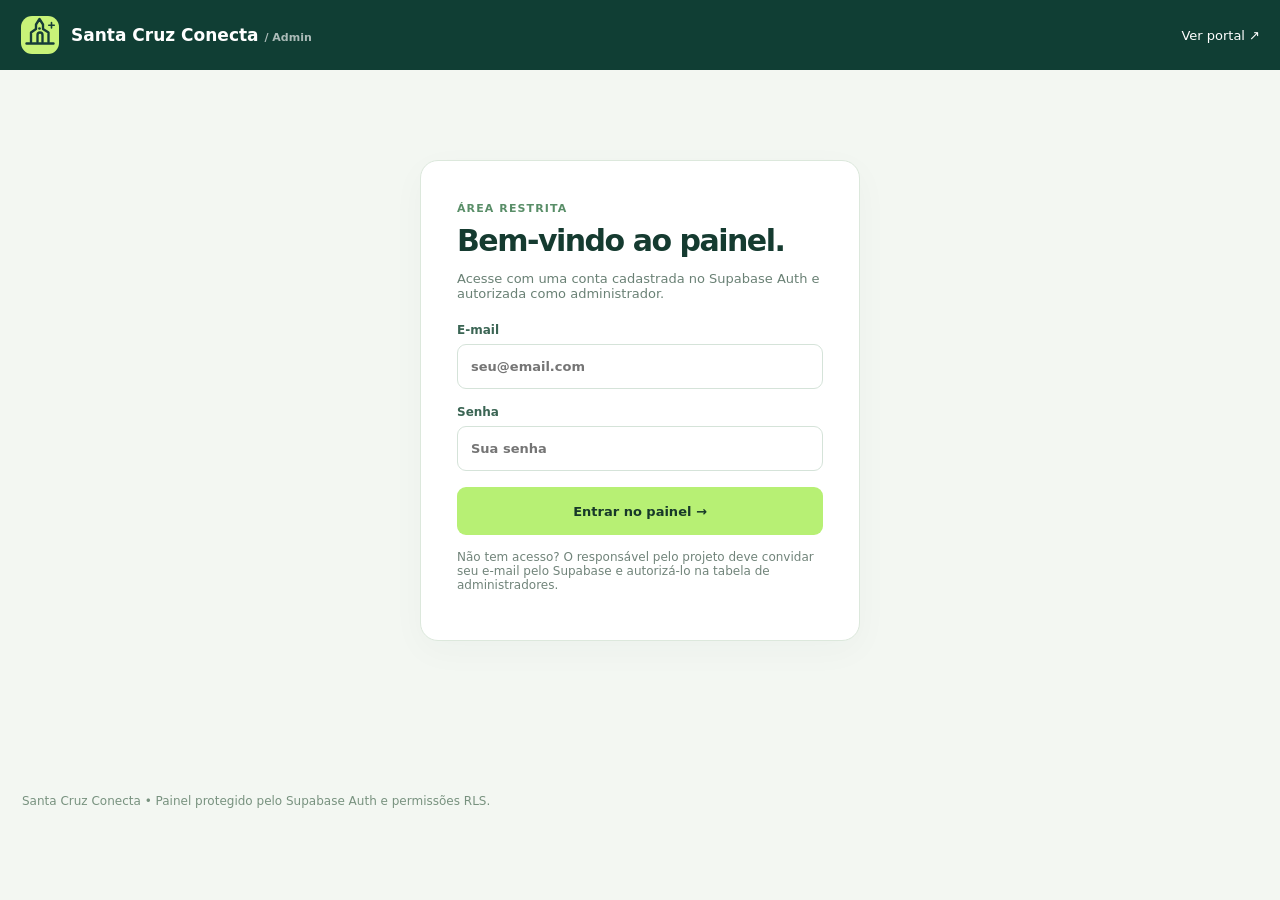
==== admin/index.html @ 5bb442e7 "Remover CSS inline da área restrita" ====
<!doctype html>
<html lang="pt-BR">
<head>
<meta charset="utf-8">
<meta name="viewport" content="width=device-width,initial-scale=1">
<meta name="robots" content="noindex,nofollow">
<meta name="theme-color" content="#103e34">
<title>Painel administrativo · Santa Cruz Conecta</title>
<link rel="icon" href="/assets/logo.svg" type="image/svg+xml">
<link rel="stylesheet" href="/admin/admin.css">
<script src="/assets/supabase-config.js" defer></script>
<script src="/assets/data.js" defer></script>
<script src="/admin/admin.js" defer></script>
</head>
<body>
<header class="top">
<a class="brand" href="/"><img src="/assets/logo.svg" alt=""><span>Santa Cruz Conecta <small class="header-admin-label">/ Admin</small></span></a>
<div class="top-actions"><span class="muted" id="account"></span><a href="/" target="_blank" rel="noopener noreferrer">Ver portal ↗</a><button class="ghost" id="logout" type="button" hidden>Sair</button></div>
</header>
<main class="main">
<section id="authView">
<div class="card login-card">
<span class="eyebrow">ÁREA RESTRITA</span><h1>Bem-vindo ao painel.</h1>
<p class="muted">Acesse com uma conta cadastrada no Supabase Auth e autorizada como administrador.</p>
<form id="loginForm" class="login-form">
<label class="field">E-mail<input id="email" type="email" autocomplete="username" required placeholder="seu@email.com"></label>
<label class="field">Senha<input id="password" type="password" autocomplete="current-password" required placeholder="Sua senha"></label>
<button class="primary" id="loginButton" type="submit">Entrar no painel →</button>
</form>
<div id="loginMessage" class="notice" role="status" aria-live="polite"></div>
<p class="hint">Não tem acesso? O responsável pelo projeto deve convidar seu e-mail pelo Supabase e autorizá-lo na tabela de administradores.</p>
</div>
</section>
<section id="panelView" hidden>
<div class="intro"><div><span class="eyebrow">GERENCIAMENTO DA CIDADE</span><h1>Seus estabelecimentos.</h1><p class="muted">Cadastre, edite, publique e personalize os locais exibidos no portal.</p></div>
<button type="button" class="primary" id="newPlace">+ Novo estabelecimento</button></div>
<div class="stats">
<div class="card stat"><strong id="statTotal">—</strong><span>Locais cadastrados</span></div>
<div class="card stat"><strong id="statLive">—</strong><span>Publicados</span></div>
<div class="card stat"><strong id="statDraft">—</strong><span>Rascunhos</span></div>
<div class="card stat"><strong id="statCategories">—</strong><span>Categorias em uso</span></div>
</div>
<section class="card">
<div><h2>Diretório de locais</h2><p class="muted">As mudanças salvas aparecem no site público, sem necessidade de novo deploy.</p></div>
<div class="toolbar"><input id="search" type="search" placeholder="Pesquisar estabelecimento..." aria-label="Pesquisar estabelecimento"><select id="statusFilter" aria-label="Filtrar publicação"><option value="all">Todos os status</option><option value="published">Publicados</option><option value="draft">Rascunhos</option></select><button id="reload" class="ghost" type="button">Atualizar</button></div>
<div class="table-scroll"><table><thead><tr><th>Estabelecimento</th><th>Categoria</th><th>Status</th><th>Endereço</th><th>Ações</th></tr></thead><tbody id="rows"></tbody></table></div>
<div id="empty" hidden>Nenhum estabelecimento encontrado.</div>
<div class="notice" id="panelMessage" role="status" aria-live="polite"></div>
</section>
</section>
<dialog class="modal" id="editDialog" aria-labelledby="formTitle">
<div class="modal-header"><h2 id="formTitle">Novo estabelecimento</h2><button class="close" type="button" id="closeDialog" aria-label="Fechar">×</button></div>
<form id="placeForm">
<div class="modal-body">
<div class="form-grid">
<label class="field">Nome *<input id="placeName" name="name" required maxlength="140"></label>
<label class="field">Categoria *<select id="placeCategory" name="category" required></select></label>
<label class="field span2">Descrição *<textarea name="description" maxlength="650" required></textarea></label>
<label class="field">Subtítulo<input name="subtitle" maxlength="150" placeholder="Ex.: Restaurante • Pizzaria"></label>
<label class="field">Tipo de link<select name="link_type"><option value="site">Site próprio</option><option value="guia">Página informativa</option><option value="canais">Redes ou canais oficiais</option></select></label>
<label class="field span2">Site ou página externa (HTTPS) *<input name="website_url" type="url" placeholder="https://..." required></label>
<label class="field">Endereço<input name="address" maxlength="200"></label>
<label class="field">Telefone<input name="phone" maxlength="50"></label>
<label class="field span2">Palavras-chave separadas por vírgula<input name="tags" maxlength="350" placeholder="pizza, delivery, gastronomia"></label>
<label class="field span2">URL do logotipo ou ícone (HTTPS)<input name="logo_url" type="url" placeholder="https://..." aria-describedby="logoHelp"><small id="logoHelp">Opcional. Se não informado, o portal busca o ícone do site oficial e usa uma ilustração de reserva.</small></label>
<label class="field span2">Ou envie uma imagem PNG, JPG ou WebP de até 2 MB<input id="logoFile" type="file" accept=".png,.jpg,.jpeg,.webp,image/png,image/jpeg,image/webp"><span class="upload-help">A imagem será armazenada no Supabase Storage após salvar.</span><img id="logoPreview" class="preview" hidden alt="Prévia do logotipo"></label>
<div class="checks span2"><label><input name="featured" type="checkbox"> Destacar na página inicial</label><label><input name="is_published" type="checkbox" checked> Publicar no portal</label></div>
</div>
</div>
<div class="modal-footer"><button id="cancelDialog" class="ghost" type="button">Cancelar</button><button id="saveButton" class="primary" type="submit">Salvar estabelecimento</button></div>
</form>
</dialog>
</main>
<footer class="footer">Santa Cruz Conecta • Painel protegido pelo Supabase Auth e permissões RLS.</footer>
</body></html>
---- admin/admin.css ----
:root{font-family:Inter,system-ui,-apple-system,Segoe UI,sans-serif;color:#153b30;background:#f3f7f2}*{box-sizing:border-box}body{margin:0}button,input,select,textarea{font:inherit}button{cursor:pointer}a{color:inherit}button:disabled{opacity:.55;cursor:wait}[hidden]{display:none!important}
.top{background:#103e34;color:#fff;padding:15px max(20px,calc((100vw - 1280px)/2));display:flex;align-items:center;justify-content:space-between;gap:14px}.brand{display:flex;align-items:center;gap:11px;text-decoration:none;font-size:17px;font-weight:800}.brand img{width:40px;height:40px}.top-actions{display:flex;align-items:center;gap:12px}.top-actions a{text-decoration:none;font-size:13px}.main{max-width:1280px;margin:0 auto;padding:34px 22px 85px}.intro{display:flex;align-items:flex-end;justify-content:space-between;gap:20px;margin-bottom:25px}.eyebrow{font-size:11px;font-weight:800;color:#598e68;letter-spacing:.1em;text-transform:uppercase}h1{font-size:clamp(27px,4vw,42px);line-height:1.14;letter-spacing:-.05em;margin:8px 0 5px}h2{letter-spacing:-.04em;margin:0 0 7px;font-size:22px}.muted{color:#6a8175;font-size:13px}.card{background:#fff;border:1px solid #dce8dc;border-radius:18px;box-shadow:0 10px 35px #1a433008;padding:22px}.login-card{max-width:440px;margin:56px auto;padding:36px}.login-card h1{font-size:30px;margin-bottom:11px}.field{display:flex;flex-direction:column;gap:7px;font-size:12px;font-weight:750;color:#3b6554}.field input,.field select,.field textarea{width:100%;border:1px solid #d5e3d9;padding:12px 13px;min-height:45px;border-radius:9px;background:#fff;color:#163a2d;font-size:13px;outline:none}.field textarea{resize:vertical;min-height:95px}.field input:focus,.field textarea:focus,.field select:focus{border-color:#69ab83;box-shadow:0 0 0 3px #b4e5c44f}.field small{font-size:11px;color:#6b8879;font-weight:450}.primary,.ghost,.danger{border-radius:9px;border:0;font-weight:800;padding:12px 17px;font-size:13px}.primary{background:#b7f074;color:#173929}.primary:hover{background:#a5e963}.ghost{background:#eaf3e9;color:#245643}.danger{background:#fff0ed;color:#bd4d3f}.login-form{display:grid;gap:16px;margin-top:22px}.login-form .primary{width:100%;min-height:48px}.notice{padding:12px 14px;border-radius:9px;font-size:12px;margin:16px 0 0;background:#eef5eb;color:#22543e}.notice.error{background:#fff0eb;color:#a43e2c}.notice:empty{display:none}.stats{display:grid;grid-template-columns:repeat(4,minmax(0,1fr));gap:12px;margin-bottom:24px}.stat{padding:20px 21px}.stat strong{display:block;font-size:31px;letter-spacing:-.05em}.stat span{font-size:12px;color:#75917c}.toolbar{display:flex;align-items:center;justify-content:space-between;gap:12px;margin:15px 0}.toolbar input,.toolbar select{border:1px solid #d8e6da;border-radius:9px;background:#fff;padding:12px 13px;color:#244c3a;min-width:170px}.table-scroll{overflow:auto}table{width:100%;border-collapse:collapse;min-width:740px}th,td{text-align:left;padding:13px 9px;border-bottom:1px solid #edf1ec;font-size:12px}th{font-size:10px;text-transform:uppercase;letter-spacing:.07em;color:#748777}td strong{display:block;font-size:13px}.item{display:flex;align-items:center;gap:12px}.item img{width:43px;height:43px;object-fit:contain;background:#f3f6ef;border:1px solid #e8ede4;border-radius:10px;padding:4px}.status{display:inline-flex;border-radius:50px;padding:5px 9px;font-size:11px;font-weight:800;background:#fff0dd;color:#99651d}.status.live{background:#e9f8e7;color:#2f7a44}.actions{display:flex;gap:6px}.actions button{border:1px solid #dce7de;background:#fff;border-radius:8px;padding:8px 10px;font-size:11px;color:#335b43}.actions .red{color:#b14b3a}.hint{margin-top:15px;font-size:12px;color:#71847a}.modal{border:0;border-radius:18px;padding:0;max-width:840px;width:calc(100vw - 26px);max-height:94vh;box-shadow:0 30px 120px #0b251d72}.modal::backdrop{background:#0b241caa}.modal-header{padding:24px 27px;background:#123e34;color:#fff;display:flex;justify-content:space-between;align-items:center}.modal-header h2{margin:0}.close{border:0;background:#ffffff1c;color:#fff;font-size:23px;border-radius:50%;width:38px;height:38px}.modal-body{padding:24px 27px;max-height:calc(94vh - 165px);overflow:auto}.form-grid{display:grid;grid-template-columns:1fr 1fr;gap:16px}.span2{grid-column:1/-1}.checks{display:flex;gap:19px;flex-wrap:wrap}.checks label{font-size:12px;display:flex;align-items:center;gap:7px}.checks input{accent-color:#257444}.modal-footer{display:flex;justify-content:flex-end;gap:9px;border-top:1px solid #e8eee7;padding:17px 27px}.upload-help{color:#708678;font-size:11px}.preview{max-height:80px;max-width:200px;object-fit:contain;border-radius:8px;margin-top:5px}.footer{max-width:1280px;margin:0 auto;padding:12px 22px 24px;font-size:12px;color:#78927f}.sr-only{position:absolute!important;height:1px;width:1px;overflow:hidden;clip:rect(0,0,0,0);white-space:nowrap}#empty{padding:45px;text-align:center;color:#6d8577}
@media(max-width:760px){.main{padding:23px 14px 60px}.intro{align-items:flex-start;flex-direction:column}.stats{grid-template-columns:repeat(2,1fr)}.toolbar{flex-wrap:wrap}.toolbar input{flex:1;min-width:0}.table-scroll{margin:0 -10px}.form-grid{grid-template-columns:1fr}.span2{grid-column:auto}.modal-body{padding:18px}.modal-header{padding:19px}.modal-footer{padding:14px 18px}.top{padding:12px 16px}.top-actions span{display:none}.login-card{margin:28px auto;padding:25px}}

/* Componentes do cabeçalho separados do HTML para política CSP estrita. */
.header-admin-label{font-size:11px;opacity:.65}
#account{color:#cbdcd3}
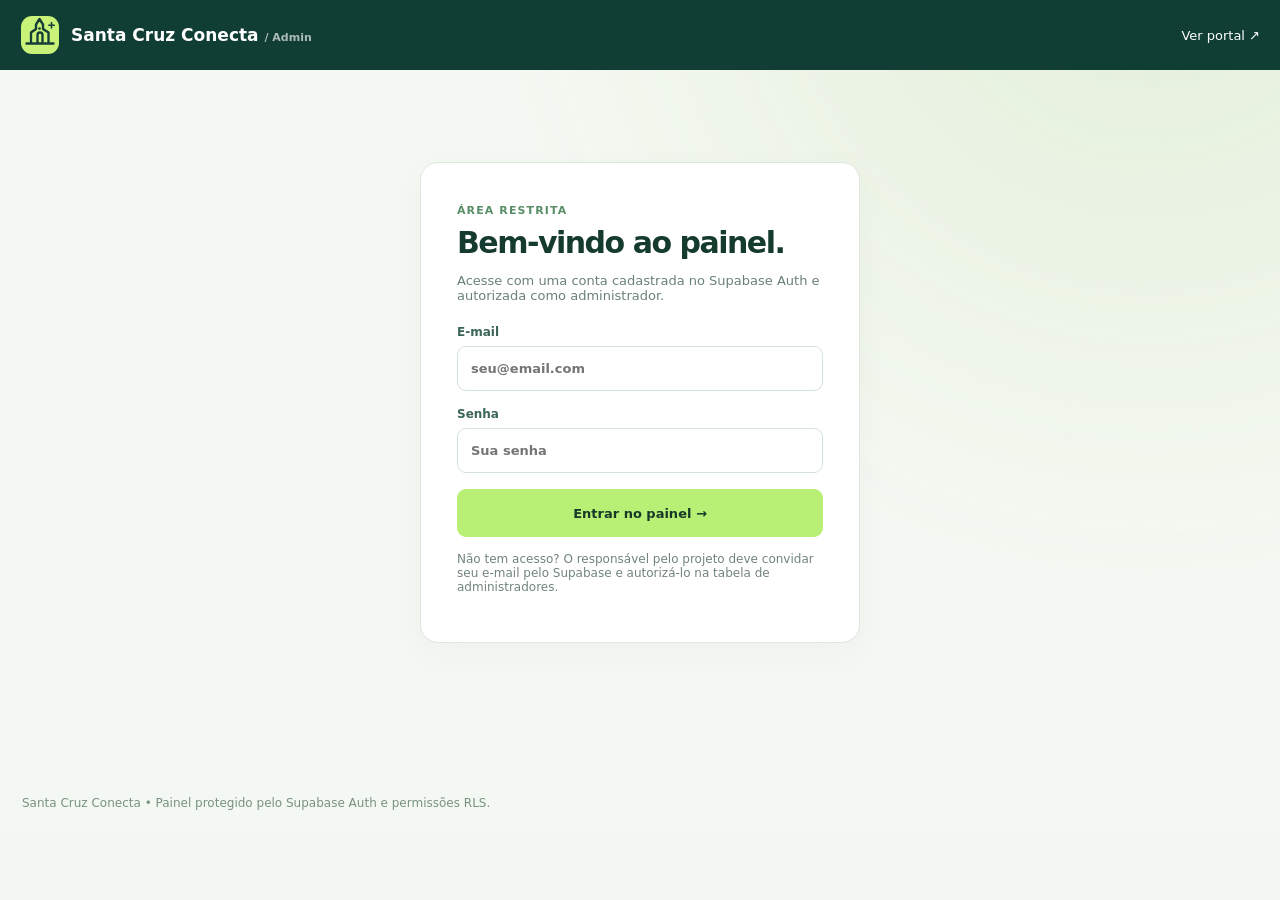
==== commit 404f5431: "Linkar relatório de auditoria dos sites diretamente no dashboard" ====
--- a/admin/index.html
+++ b/admin/index.html
@@ -32,20 +32,41 @@
 </div>
 </section>
 <section id="panelView" hidden>
-<div class="intro"><div><span class="eyebrow">GERENCIAMENTO DA CIDADE</span><h1>Seus estabelecimentos.</h1><p class="muted">Cadastre, edite, publique e personalize os locais exibidos no portal.</p></div>
+<div class="intro"><div><span class="eyebrow">VISÃO GERAL · SANTA CRUZ CONECTA</span><h1>Central de gestão da cidade.</h1><p class="muted">Acompanhe o catálogo, os cliques nos sites das lojas e os links que precisam de conferência.</p></div>
 <button type="button" class="primary" id="newPlace">+ Novo estabelecimento</button></div>
 <div class="stats">
 <div class="card stat"><strong id="statTotal">—</strong><span>Locais cadastrados</span></div>
 <div class="card stat"><strong id="statLive">—</strong><span>Publicados</span></div>
 <div class="card stat"><strong id="statDraft">—</strong><span>Rascunhos</span></div>
 <div class="card stat"><strong id="statCategories">—</strong><span>Categorias em uso</span></div>
+<div class="card stat stat-submissions"><strong id="statPending">—</strong><span>Solicitações aguardando análise</span></div>
+<div class="card stat stat-accent"><strong id="statClicks30">—</strong><span>Cliques em links · 30 dias</span></div>
+<div class="card stat"><strong id="statNeedsReview">—</strong><span>Links ainda não conferidos</span></div>
 </div>
-<section class="card">
+<div class="overview-nav"><a href="#catalogoAdmin">Gerenciar locais</a><a href="#auditoria">Qualidade dos links</a><a href="#solicitacoes">Solicitações</a><a href="/" target="_blank" rel="noopener noreferrer">Ver portal ↗</a></div>
+<div class="insights-grid">
+  <section class="card insight-card" aria-labelledby="categoriesOverview"><div class="insight-head"><h2 id="categoriesOverview">Catálogo por categoria</h2><span class="muted">Distribuição de locais cadastrados</span></div><div id="categoryBars" class="bar-list"></div></section>
+  <section class="card insight-card" aria-labelledby="mostVisited"><div class="insight-head"><h2 id="mostVisited">Sites mais acessados</h2><span class="muted">Cliques nos últimos 30 dias · não são visitas únicas</span></div><div id="topStores" class="bar-list"></div><p class="hint">Contagem iniciada nesta versão. Navegação direta ao site da loja não é contabilizada.</p></section>
+</div>
+<section class="card directory-admin-card" id="catalogoAdmin">
 <div><h2>Diretório de locais</h2><p class="muted">As mudanças salvas aparecem no site público, sem necessidade de novo deploy.</p></div>
-<div class="toolbar"><input id="search" type="search" placeholder="Pesquisar estabelecimento..." aria-label="Pesquisar estabelecimento"><select id="statusFilter" aria-label="Filtrar publicação"><option value="all">Todos os status</option><option value="published">Publicados</option><option value="draft">Rascunhos</option></select><button id="reload" class="ghost" type="button">Atualizar</button></div>
-<div class="table-scroll"><table><thead><tr><th>Estabelecimento</th><th>Categoria</th><th>Status</th><th>Endereço</th><th>Ações</th></tr></thead><tbody id="rows"></tbody></table></div>
+<div class="toolbar"><input id="search" type="search" placeholder="Pesquisar estabelecimento, loja ou endereço..." aria-label="Pesquisar estabelecimento"><select id="statusFilter" aria-label="Filtrar publicação"><option value="all">Todos os status</option><option value="published">Publicados</option><option value="draft">Rascunhos</option></select><select id="categoryFilter" aria-label="Filtrar categoria"><option value="all">Todas as categorias</option></select><select id="reviewFilter" aria-label="Filtrar links"><option value="all">Qualquer revisão</option><option value="pending">Não revisados</option><option value="needs_review">Precisam de correção</option><option value="reviewed">Conferidos</option></select><button id="reload" class="ghost" type="button">Atualizar</button></div>
+<div class="table-scroll"><table><thead><tr><th>Estabelecimento</th><th>Categoria</th><th>Publicação</th><th>Link</th><th>Revisão</th><th>Cliques 30d</th><th>Ações</th></tr></thead><tbody id="rows"></tbody></table></div>
 <div id="empty" hidden>Nenhum estabelecimento encontrado.</div>
 <div class="notice" id="panelMessage" role="status" aria-live="polite"></div>
+</section>
+<section class="card quality-card" id="auditoria" aria-labelledby="auditTitle">
+  <div class="quality-header"><div><span class="eyebrow">CURADORIA DIGITAL</span><h2 id="auditTitle">Qualidade dos links</h2><p class="muted">Priorize sites com endereços ausentes, páginas genéricas e links ainda sem conferência editorial.</p></div><button id="refreshAudit" class="ghost" type="button">Recarregar dados</button></div>
+  <div class="quality-stats" id="qualityStats"></div>
+  <div class="audit-items" id="auditItems"></div>
+  <p class="hint">Conferência editorial é manual: marcar um link como conferido não garante que o site continuará disponível. <a href="https://github.com/petersonschroeder/santa-cruz-conecta/blob/main/reports/2026-11-16-auditoria-links.md" target="_blank" rel="noopener noreferrer">Ver relatório de 52 links ↗</a></p>
+</section>
+<section class="card requests-card" id="solicitacoes" aria-labelledby="requestsTitle">
+<div class="requests-head"><div><span class="eyebrow">PARTICIPAÇÃO DA COMUNIDADE</span><h2 id="requestsTitle">Solicitações de comércios <span class="pending-count" id="requestsCount">0 pendentes</span></h2><p class="muted">Confira os dados enviados e aprove, rejeite ou prepare o cadastro para publicação.</p></div><button id="reloadRequests" class="ghost" type="button">Atualizar pedidos</button></div>
+<div class="toolbar"><input id="requestSearch" type="search" placeholder="Buscar por comércio ou contato..." aria-label="Pesquisar solicitações"><select id="requestStatusFilter" aria-label="Filtrar solicitações"><option value="pending">Pendentes</option><option value="all">Todas</option><option value="approved">Aprovadas</option><option value="rejected">Rejeitadas</option></select></div>
+<div class="requests-list" id="requestRows" aria-live="polite"></div>
+<div id="requestsEmpty" class="request-empty" hidden>Nenhuma solicitação nesta categoria.</div>
+<div class="notice" id="requestsMessage" role="status" aria-live="polite"></div>
 </section>
 </section>
 <dialog class="modal" id="editDialog" aria-labelledby="formTitle">
@@ -58,7 +79,9 @@
 <label class="field span2">Descrição *<textarea name="description" maxlength="650" required></textarea></label>
 <label class="field">Subtítulo<input name="subtitle" maxlength="150" placeholder="Ex.: Restaurante • Pizzaria"></label>
 <label class="field">Tipo de link<select name="link_type"><option value="site">Site próprio</option><option value="guia">Página informativa</option><option value="canais">Redes ou canais oficiais</option></select></label>
+<label class="field">Conferência da fonte<select name="link_review_status"><option value="pending">Pendente</option><option value="reviewed">Link conferido manualmente</option><option value="needs_review">Precisa revisão</option></select></label>
 <label class="field span2">Site ou página externa (HTTPS) *<input name="website_url" type="url" placeholder="https://..." required></label>
+<label class="field span2">Fonte de verificação (opcional)<input name="source_url" type="url" placeholder="https://..."><small>Link usado para confirmar a existência do comércio na cidade.</small></label>
 <label class="field">Endereço<input name="address" maxlength="200"></label>
 <label class="field">Telefone<input name="phone" maxlength="50"></label>
 <label class="field span2">Palavras-chave separadas por vírgula<input name="tags" maxlength="350" placeholder="pizza, delivery, gastronomia"></label>
--- a/admin/admin.css
+++ b/admin/admin.css
@@ -6,3 +6,102 @@
 /* Componentes do cabeçalho separados do HTML para política CSP estrita. */
 .header-admin-label{font-size:11px;opacity:.65}
 #account{color:#cbdcd3}
+
+
+/* Moderação de solicitações */
+.stats{grid-template-columns:repeat(5,minmax(0,1fr))}
+.stat-submissions{background:#eff9e8;border-color:#c9eac7}
+.requests-card{margin-top:22px}
+.requests-head{display:flex;justify-content:space-between;align-items:flex-start;gap:15px;margin-bottom:16px}
+.requests-head h2{margin-top:6px}
+.pending-count{font-size:11px;font-weight:800;display:inline-flex;vertical-align:middle;letter-spacing:0;background:#eaf3df;color:#365f3d;border-radius:99px;padding:6px 10px;margin-left:8px}
+.requests-list{display:grid;grid-template-columns:repeat(2,minmax(0,1fr));gap:14px}
+.request-card{border:1px solid #e1ebe2;background:#fbfdfa;border-radius:13px;padding:19px;display:flex;flex-direction:column;gap:14px;min-width:0}
+.request-top{display:flex;gap:12px;align-items:center;justify-content:space-between}
+.request-top time{font-size:11px;color:#7a9081}
+.request-card h3{margin:10px 0 6px;font-size:19px;letter-spacing:-.04em}
+.request-card p{margin:8px 0;font-size:12px;line-height:1.65;color:#42604e;overflow-wrap:anywhere}
+.request-card p strong{color:#213e2c}
+.request-meta{color:#75947b!important;font-weight:700}
+.request-contact{display:flex;flex-direction:column;gap:5px;padding:11px 12px;border-radius:9px;background:#eff5ee;font-size:12px;overflow-wrap:anywhere}
+.request-note{border-left:3px solid #c1d7b8;padding-left:10px}
+.request-actions{display:flex;gap:9px;flex-wrap:wrap;margin-top:auto}
+.request-actions button{font-size:12px;padding:11px 13px}
+.status.rejected{background:#f8e9e5;color:#a54432}
+.request-empty{padding:42px 15px;text-align:center;color:#7a8d7e;font-size:13px;background:#fafcf8;border-radius:12px}
+@media(max-width:1000px){.stats{grid-template-columns:repeat(3,minmax(0,1fr))}}
+@media(max-width:760px){.stats{grid-template-columns:repeat(2,minmax(0,1fr))}.requests-list{grid-template-columns:1fr}.requests-head{flex-direction:column}.requests-card{padding:16px}.request-card{padding:15px}}
+
+
+/* Painel v2: visão geral comercial, acessos externos e curadoria */
+:root{--surface:#f4f8f2;--forest:#113f32;--mint:#dff4d9;--line:#dfeadf}
+body{background:radial-gradient(circle at 90% -10%,#e3efd8,transparent 45%),var(--surface)}
+.main{padding-top:36px;max-width:1380px}
+.intro{margin-bottom:22px}.intro h1{font-size:clamp(31px,3.8vw,45px)}
+.stats{grid-template-columns:repeat(7,minmax(0,1fr));gap:10px}
+.stat{padding:17px 15px;min-height:111px;display:flex;flex-direction:column;justify-content:center}
+.stat strong{font-size:clamp(25px,2.2vw,34px);font-variant-numeric:tabular-nums}
+.stat span{font-size:11px;line-height:1.5}
+.stat-accent{background:#153f35;color:#fff;border-color:#153f35}
+.stat-accent strong{color:#d0f28d}
+.stat-accent span{color:#dae9dc}
+.overview-nav{display:flex;flex-wrap:wrap;gap:10px;margin-bottom:22px}
+.overview-nav a{display:inline-flex;align-items:center;padding:10px 15px;border-radius:999px;border:1px solid #d8e6d9;background:#fff;color:#326048;text-decoration:none;font-size:12px;font-weight:800;transition:background .18s}
+.overview-nav a:hover{background:#e4f4db}
+.insights-grid{display:grid;grid-template-columns:1fr 1fr;gap:16px;margin-bottom:24px}
+.insight-card{padding:25px 25px 28px}
+.insight-head{display:flex;align-items:flex-start;flex-direction:column;gap:4px;margin-bottom:21px}
+.insight-head h2{font-size:21px}
+.insight-head .muted{font-size:11px}
+.bar-list{display:grid;gap:12px}
+.bar-item{display:grid;gap:6px}
+.bar-label{display:flex;justify-content:space-between;gap:10px;font-size:12px;color:#385745;font-weight:700}
+.bar-label span{overflow:hidden;text-overflow:ellipsis;white-space:nowrap}
+.bar-label strong{font-variant-numeric:tabular-nums}
+.bar-track{height:8px;background:#ecf3e9;border-radius:80px;overflow:hidden}
+.bar-fill{height:100%;background:linear-gradient(90deg,#378963,#a5d993);border-radius:80px;min-width:2px}
+.bar-fill-gold{background:linear-gradient(90deg,#6fba80,#c7e888)}
+.insight-card .hint{margin-top:18px;margin-bottom:0;line-height:1.5}
+.directory-admin-card{margin-bottom:23px}
+.directory-admin-card h2{font-size:23px}
+.directory-admin-card .toolbar{flex-wrap:wrap}
+.directory-admin-card .toolbar input{min-width:240px;flex:1}
+.directory-admin-card .toolbar select{min-width:145px;max-width:220px}
+.directory-admin-card table{min-width:1050px}
+.directory-admin-card td{vertical-align:middle}
+.admin-site-link{color:#2f7c4d;text-decoration:underline;text-underline-offset:3px;font-size:11px;font-weight:800}
+.click-number{color:#2d744c;font-size:14px;font-variant-numeric:tabular-nums}
+.actions{flex-wrap:wrap;min-width:185px}
+.actions button{white-space:nowrap}
+.quality-card{margin-bottom:22px}
+.quality-header{display:flex;justify-content:space-between;align-items:flex-start;gap:20px;margin-bottom:20px}
+.quality-header h2{margin:9px 0;font-size:23px}
+.quality-stats{display:grid;grid-template-columns:repeat(4,1fr);gap:11px;margin-bottom:19px}
+.quality-kpi{padding:14px 16px;border-radius:12px;background:#f1f7ee;border:1px solid #e4eee2}
+.quality-kpi strong{font-size:25px;letter-spacing:-.05em;display:block}
+.quality-kpi span{font-size:11px;color:#668171}
+.audit-items{display:grid;gap:10px}
+.audit-item{display:flex;align-items:center;justify-content:space-between;gap:15px;border:1px solid #e4ede4;border-radius:12px;padding:13px 15px;background:#fbfdf9}
+.audit-item>div:first-child{min-width:0}
+.audit-item strong{font-size:13px;display:block;margin-bottom:5px}
+.audit-item small{font-size:11px;line-height:1.5;color:#7a8c7e}
+.audit-actions{display:flex;gap:6px;flex-wrap:wrap;align-items:center;justify-content:flex-end}
+.audit-actions button,.audit-actions a{background:#f4f8f1;border:1px solid #d4e5d5;border-radius:8px;color:#346749;padding:8px 10px;font-size:11px;font-weight:800;text-decoration:none;white-space:nowrap}
+.audit-actions button:hover,.audit-actions a:hover{background:#e4f1df}
+.quality-card .hint{margin:17px 0 0;line-height:1.5}
+@media(max-width:1210px){.stats{grid-template-columns:repeat(4,1fr)}}
+@media(max-width:830px){.insights-grid{grid-template-columns:1fr}.stats{grid-template-columns:repeat(3,1fr)}}
+@media(max-width:650px){
+.main{padding:22px 13px 60px}
+.stats{grid-template-columns:repeat(2,1fr)}
+.stat{min-height:95px}
+.overview-nav{flex-wrap:nowrap;overflow-x:auto;scrollbar-width:none}
+.overview-nav a{white-space:nowrap}
+.quality-header,.audit-item{align-items:flex-start;flex-direction:column}
+.quality-stats{grid-template-columns:repeat(2,1fr)}
+.audit-actions{justify-content:flex-start}
+.directory-admin-card .toolbar{display:grid;grid-template-columns:1fr 1fr}
+.directory-admin-card .toolbar input{grid-column:1/-1;min-width:0;width:100%}
+.directory-admin-card .toolbar select{min-width:0;max-width:none;width:100%}
+.insight-card{padding:20px}
+}
